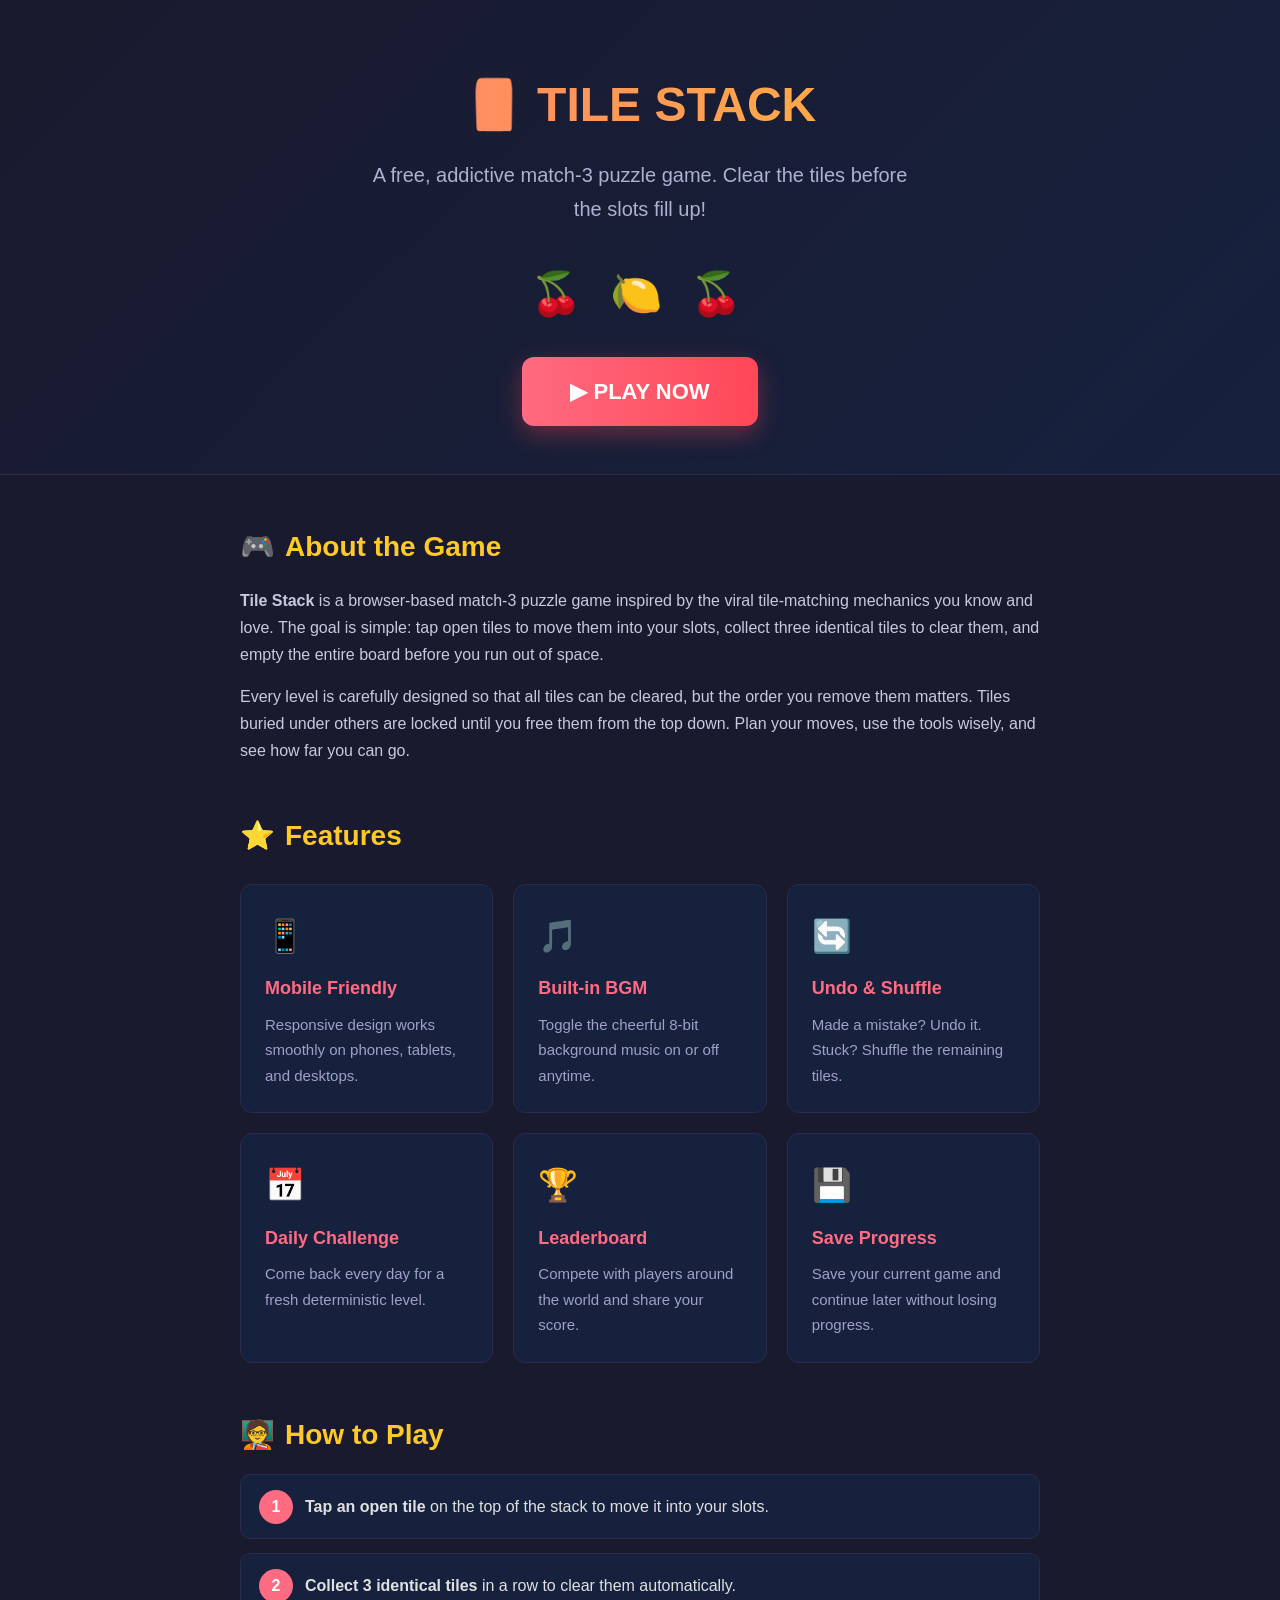
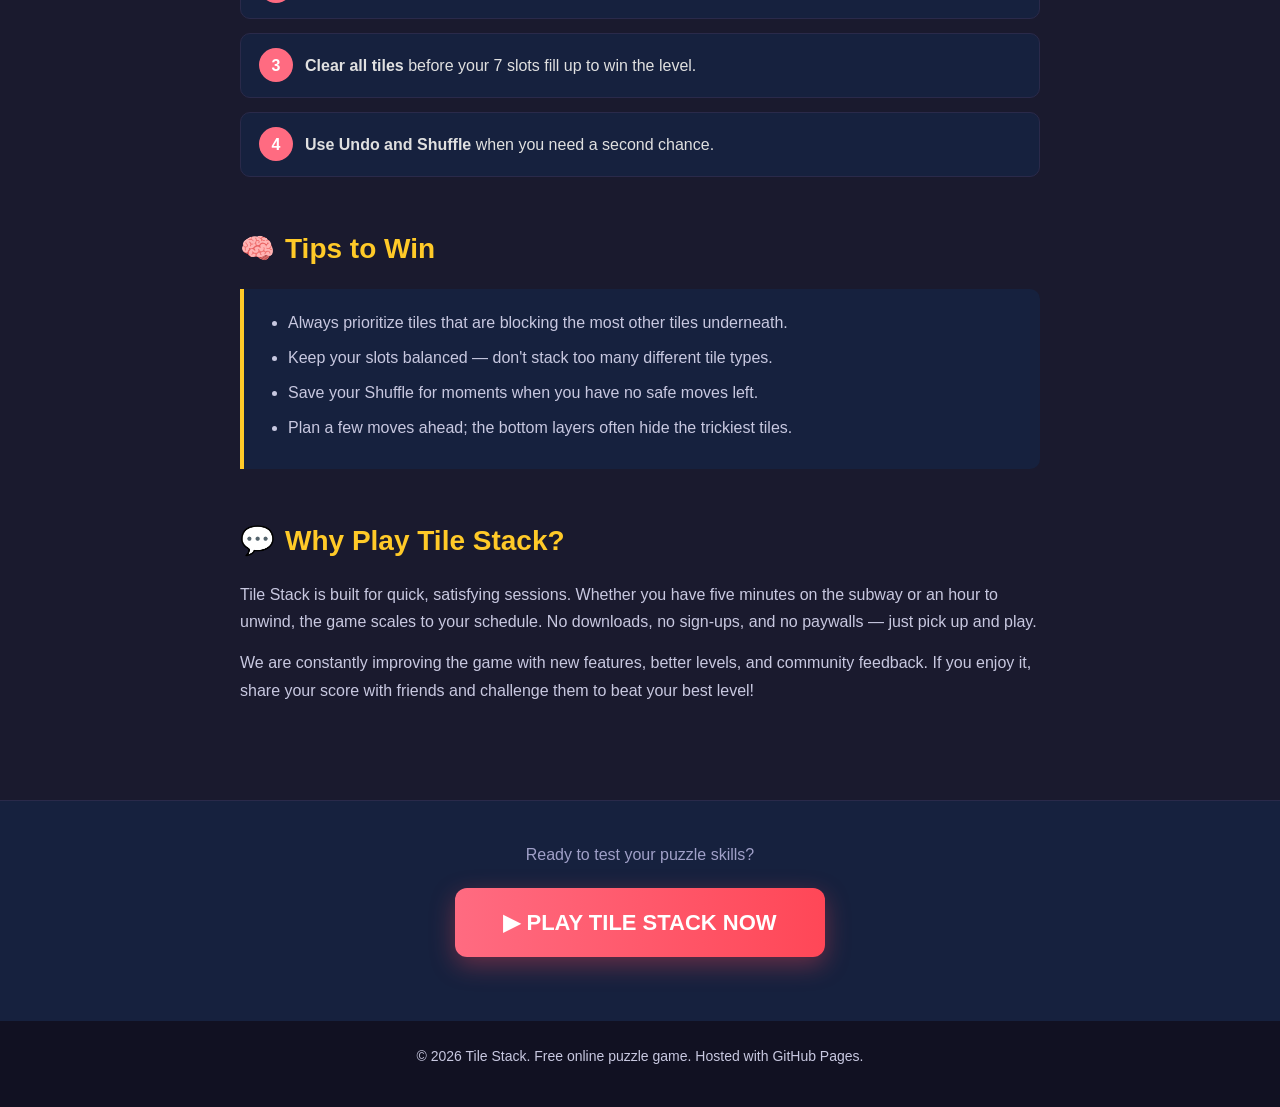
==== root-site/index.html @ 41a3556a "Fix AdSense: add ads.txt, improve root-site content, fix BGM bug" ====
<!DOCTYPE html>
<html lang="en">
<head>
  <meta charset="UTF-8">
  <meta name="viewport" content="width=device-width, initial-scale=1.0">
  <title>Tile Stack - Free Online Match 3 Puzzle Game</title>
  <meta name="description" content="Tile Stack is a free online match-3 puzzle game. Tap tiles, match three identical symbols, and clear the stack before the slots fill up. Play now on any device!">
  <meta name="keywords" content="Tile Stack, match 3, puzzle game, online game, free game, HTML5 game, tile matching, casual game, mobile game, brain teaser">
  <meta name="author" content="Rolin3">
  <meta name="robots" content="index, follow">
  <meta property="og:title" content="Tile Stack - Free Online Match 3 Puzzle Game">
  <meta property="og:description" content="Match 3 tiles to clear the stack. A free, addictive puzzle game you can play in your browser.">
  <meta property="og:type" content="website">
  <meta property="og:url" content="https://rolin3.github.io/">
  <meta name="twitter:card" content="summary_large_image">
  <link rel="canonical" href="https://rolin3.github.io/">
  <link rel="icon" href="data:image/svg+xml,<svg xmlns='http://www.w3.org/2000/svg' viewBox='0 0 100 100'><text y='.9em' font-size='90'>&#x1F004;</text></svg>">

  <!-- Google AdSense -->
  <script async src="https://pagead2.googlesyndication.com/pagead/js/adsbygoogle.js?client=ca-pub-6156180492735752" crossorigin="anonymous"></script>

  <style>
    * { margin: 0; padding: 0; box-sizing: border-box; }
    body {
      background: #1a1a2e;
      color: #e0e0e0;
      font-family: -apple-system, BlinkMacSystemFont, 'Segoe UI', Roboto, 'Helvetica Neue', Arial, sans-serif;
      line-height: 1.7;
    }
    a { color: #ff6b81; text-decoration: none; }
    a:hover { text-decoration: underline; }

    .hero {
      background: linear-gradient(135deg, #1a1a2e 0%, #16213e 100%);
      padding: 64px 20px 48px;
      text-align: center;
      border-bottom: 1px solid #2a2a4a;
    }
    .hero h1 {
      font-size: 48px;
      background: linear-gradient(90deg, #ff6b81, #ffca28);
      -webkit-background-clip: text;
      -webkit-text-fill-color: transparent;
      margin-bottom: 12px;
    }
    .hero .tagline {
      font-size: 20px;
      color: #b0b0d0;
      max-width: 560px;
      margin: 0 auto 32px;
    }
    .hero .demo-tiles {
      font-size: 42px;
      margin-bottom: 28px;
      letter-spacing: 8px;
    }
    .btn-play {
      display: inline-block;
      background: linear-gradient(90deg, #ff6b81, #ff4757);
      color: #fff;
      padding: 16px 48px;
      border-radius: 12px;
      font-size: 22px;
      font-weight: bold;
      box-shadow: 0 8px 24px rgba(255, 71, 87, 0.35);
      transition: transform 0.2s, box-shadow 0.2s;
    }
    .btn-play:hover {
      transform: translateY(-2px);
      box-shadow: 0 12px 32px rgba(255, 71, 87, 0.45);
      text-decoration: none;
    }

    .container {
      max-width: 840px;
      margin: 0 auto;
      padding: 48px 20px;
    }

    section { margin-bottom: 48px; }
    h2 {
      font-size: 28px;
      color: #ffca28;
      margin-bottom: 16px;
      display: flex;
      align-items: center;
      gap: 10px;
    }
    h3 {
      font-size: 20px;
      color: #ff6b81;
      margin: 24px 0 10px;
    }
    p { margin-bottom: 14px; color: #c8c8e0; }

    .features {
      display: grid;
      grid-template-columns: repeat(auto-fit, minmax(220px, 1fr));
      gap: 20px;
      margin-top: 24px;
    }
    .feature-card {
      background: #16213e;
      border-radius: 12px;
      padding: 24px;
      border: 1px solid #2a2a4a;
    }
    .feature-card .icon {
      font-size: 32px;
      margin-bottom: 10px;
    }
    .feature-card h3 {
      margin: 0 0 8px;
      font-size: 18px;
    }
    .feature-card p {
      font-size: 15px;
      color: #a0a0c8;
      margin: 0;
    }

    .steps {
      counter-reset: step;
      list-style: none;
    }
    .steps li {
      background: #16213e;
      border-radius: 10px;
      padding: 18px 20px 18px 64px;
      margin-bottom: 14px;
      position: relative;
      border: 1px solid #2a2a4a;
    }
    .steps li::before {
      counter-increment: step;
      content: counter(step);
      position: absolute;
      left: 18px;
      top: 50%;
      transform: translateY(-50%);
      width: 34px;
      height: 34px;
      background: #ff6b81;
      color: #fff;
      border-radius: 50%;
      display: flex;
      align-items: center;
      justify-content: center;
      font-weight: bold;
    }

    .tips {
      background: #16213e;
      border-left: 4px solid #ffca28;
      border-radius: 0 10px 10px 0;
      padding: 20px 24px;
    }
    .tips ul { margin-left: 20px; color: #c8c8e0; }
    .tips li { margin-bottom: 8px; }

    .cta-bottom {
      text-align: center;
      padding: 40px 20px 64px;
      background: #16213e;
      border-top: 1px solid #2a2a4a;
    }
    .cta-bottom p { color: #a0a0c8; margin-bottom: 20px; }

    footer {
      text-align: center;
      padding: 24px 20px;
      color: #8080a8;
      font-size: 14px;
      background: #111122;
    }

    @media (max-width: 480px) {
      .hero h1 { font-size: 36px; }
      .hero .tagline { font-size: 17px; }
      .btn-play { font-size: 18px; padding: 14px 36px; }
    }
  </style>
</head>
<body>

  <header class="hero">
    <h1>&#x1F004; TILE STACK</h1>
    <p class="tagline">A free, addictive match-3 puzzle game. Clear the tiles before the slots fill up!</p>
    <div class="demo-tiles">&#x1F352; &#x1F34B; &#x1F352;</div>
    <a class="btn-play" href="/tile-stack-game/">&#x25B6; PLAY NOW</a>
  </header>

  <main class="container">

    <section>
      <h2><span>&#x1F3AE;</span> About the Game</h2>
      <p><strong>Tile Stack</strong> is a browser-based match-3 puzzle game inspired by the viral tile-matching mechanics you know and love. The goal is simple: tap open tiles to move them into your slots, collect three identical tiles to clear them, and empty the entire board before you run out of space.</p>
      <p>Every level is carefully designed so that all tiles can be cleared, but the order you remove them matters. Tiles buried under others are locked until you free them from the top down. Plan your moves, use the tools wisely, and see how far you can go.</p>
    </section>

    <section>
      <h2><span>&#x2B50;</span> Features</h2>
      <div class="features">
        <div class="feature-card">
          <div class="icon">&#x1F4F1;</div>
          <h3>Mobile Friendly</h3>
          <p>Responsive design works smoothly on phones, tablets, and desktops.</p>
        </div>
        <div class="feature-card">
          <div class="icon">&#x1F3B5;</div>
          <h3>Built-in BGM</h3>
          <p>Toggle the cheerful 8-bit background music on or off anytime.</p>
        </div>
        <div class="feature-card">
          <div class="icon">&#x1F504;</div>
          <h3>Undo & Shuffle</h3>
          <p>Made a mistake? Undo it. Stuck? Shuffle the remaining tiles.</p>
        </div>
        <div class="feature-card">
          <div class="icon">&#x1F4C5;</div>
          <h3>Daily Challenge</h3>
          <p>Come back every day for a fresh deterministic level.</p>
        </div>
        <div class="feature-card">
          <div class="icon">&#x1F3C6;</div>
          <h3>Leaderboard</h3>
          <p>Compete with players around the world and share your score.</p>
        </div>
        <div class="feature-card">
          <div class="icon">&#x1F4BE;</div>
          <h3>Save Progress</h3>
          <p>Save your current game and continue later without losing progress.</p>
        </div>
      </div>
    </section>

    <section>
      <h2><span>&#x1F9D1;&#x200D;&#x1F3EB;</span> How to Play</h2>
      <ol class="steps">
        <li><strong>Tap an open tile</strong> on the top of the stack to move it into your slots.</li>
        <li><strong>Collect 3 identical tiles</strong> in a row to clear them automatically.</li>
        <li><strong>Clear all tiles</strong> before your 7 slots fill up to win the level.</li>
        <li><strong>Use Undo and Shuffle</strong> when you need a second chance.</li>
      </ol>
    </section>

    <section>
      <h2><span>&#x1F9E0;</span> Tips to Win</h2>
      <div class="tips">
        <ul>
          <li>Always prioritize tiles that are blocking the most other tiles underneath.</li>
          <li>Keep your slots balanced — don't stack too many different tile types.</li>
          <li>Save your Shuffle for moments when you have no safe moves left.</li>
          <li>Plan a few moves ahead; the bottom layers often hide the trickiest tiles.</li>
        </ul>
      </div>
    </section>

    <section>
      <h2><span>&#x1F4AC;</span> Why Play Tile Stack?</h2>
      <p>Tile Stack is built for quick, satisfying sessions. Whether you have five minutes on the subway or an hour to unwind, the game scales to your schedule. No downloads, no sign-ups, and no paywalls — just pick up and play.</p>
      <p>We are constantly improving the game with new features, better levels, and community feedback. If you enjoy it, share your score with friends and challenge them to beat your best level!</p>
    </section>

  </main>

  <div class="cta-bottom">
    <p>Ready to test your puzzle skills?</p>
    <a class="btn-play" href="/tile-stack-game/">&#x25B6; PLAY TILE STACK NOW</a>
  </div>

  <footer>
    <p>&copy; 2026 Tile Stack. Free online puzzle game. Hosted with GitHub Pages.</p>
  </footer>

</body>
</html>
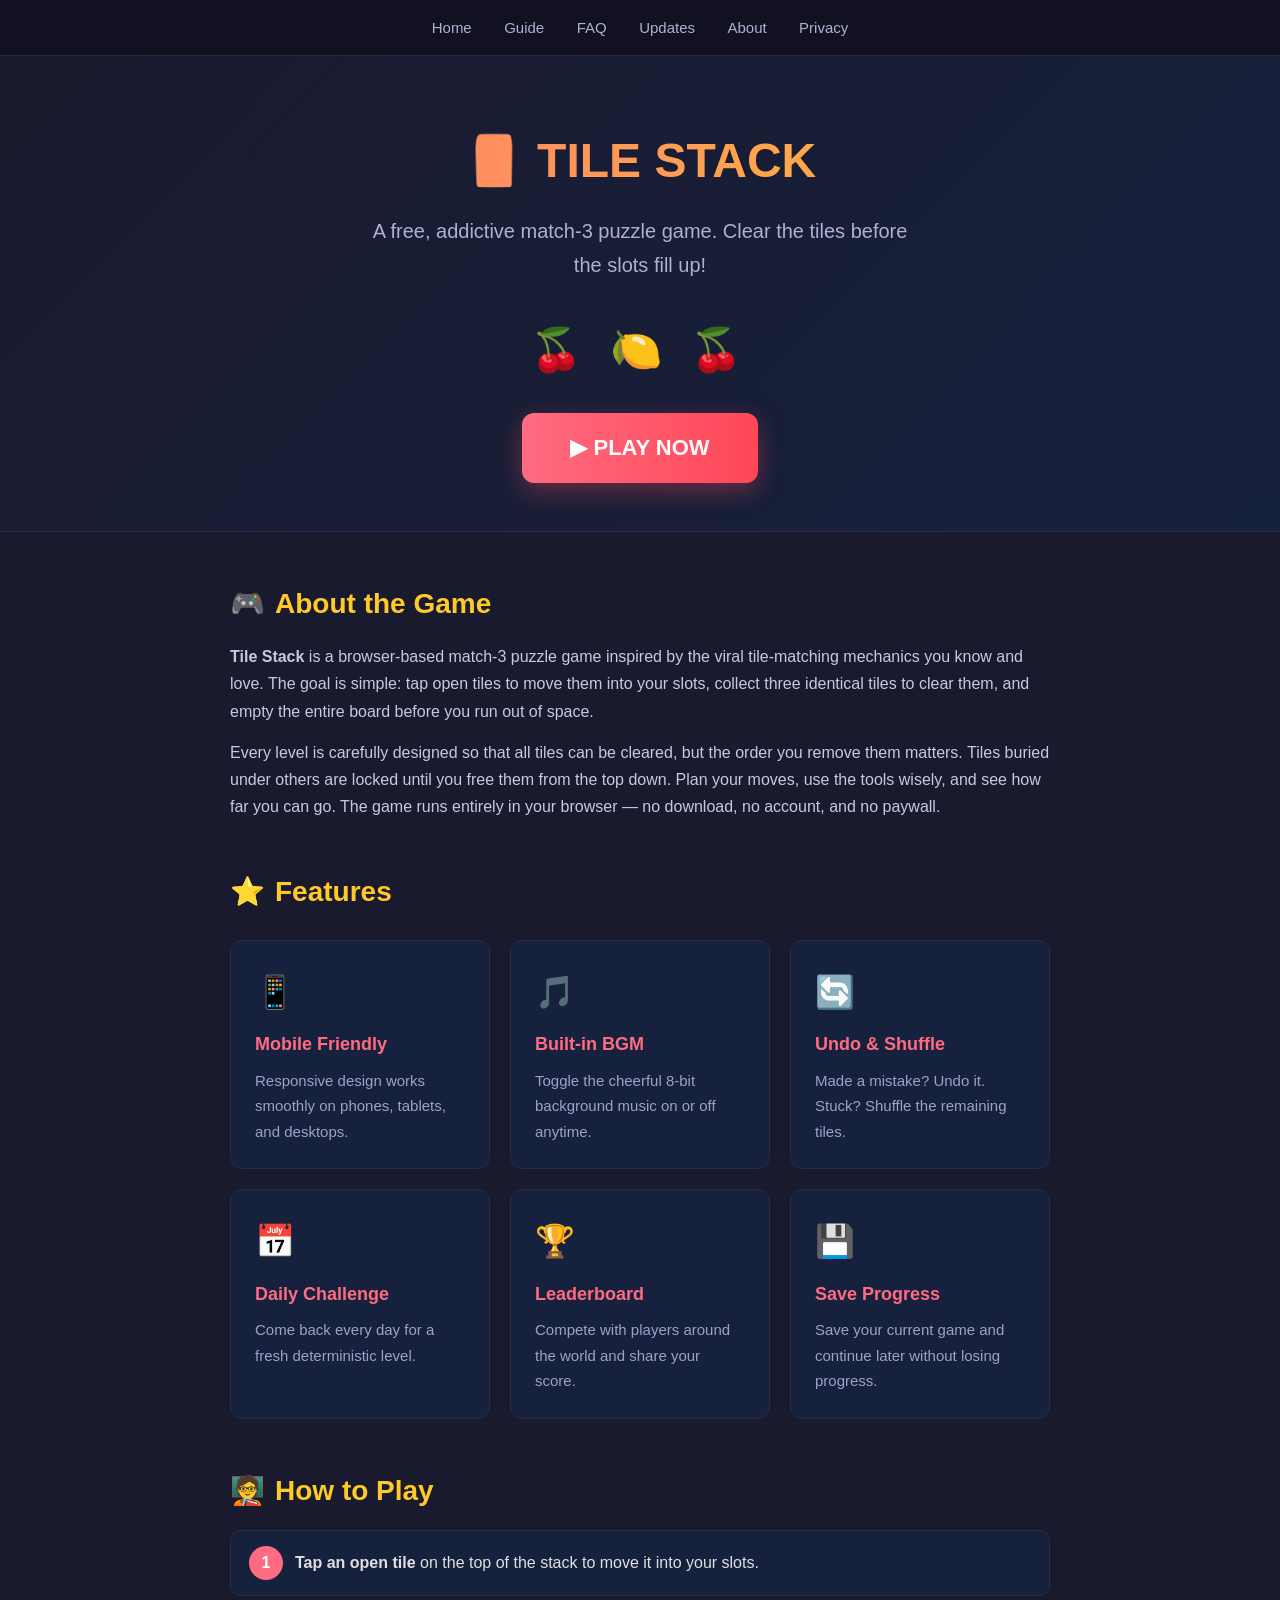
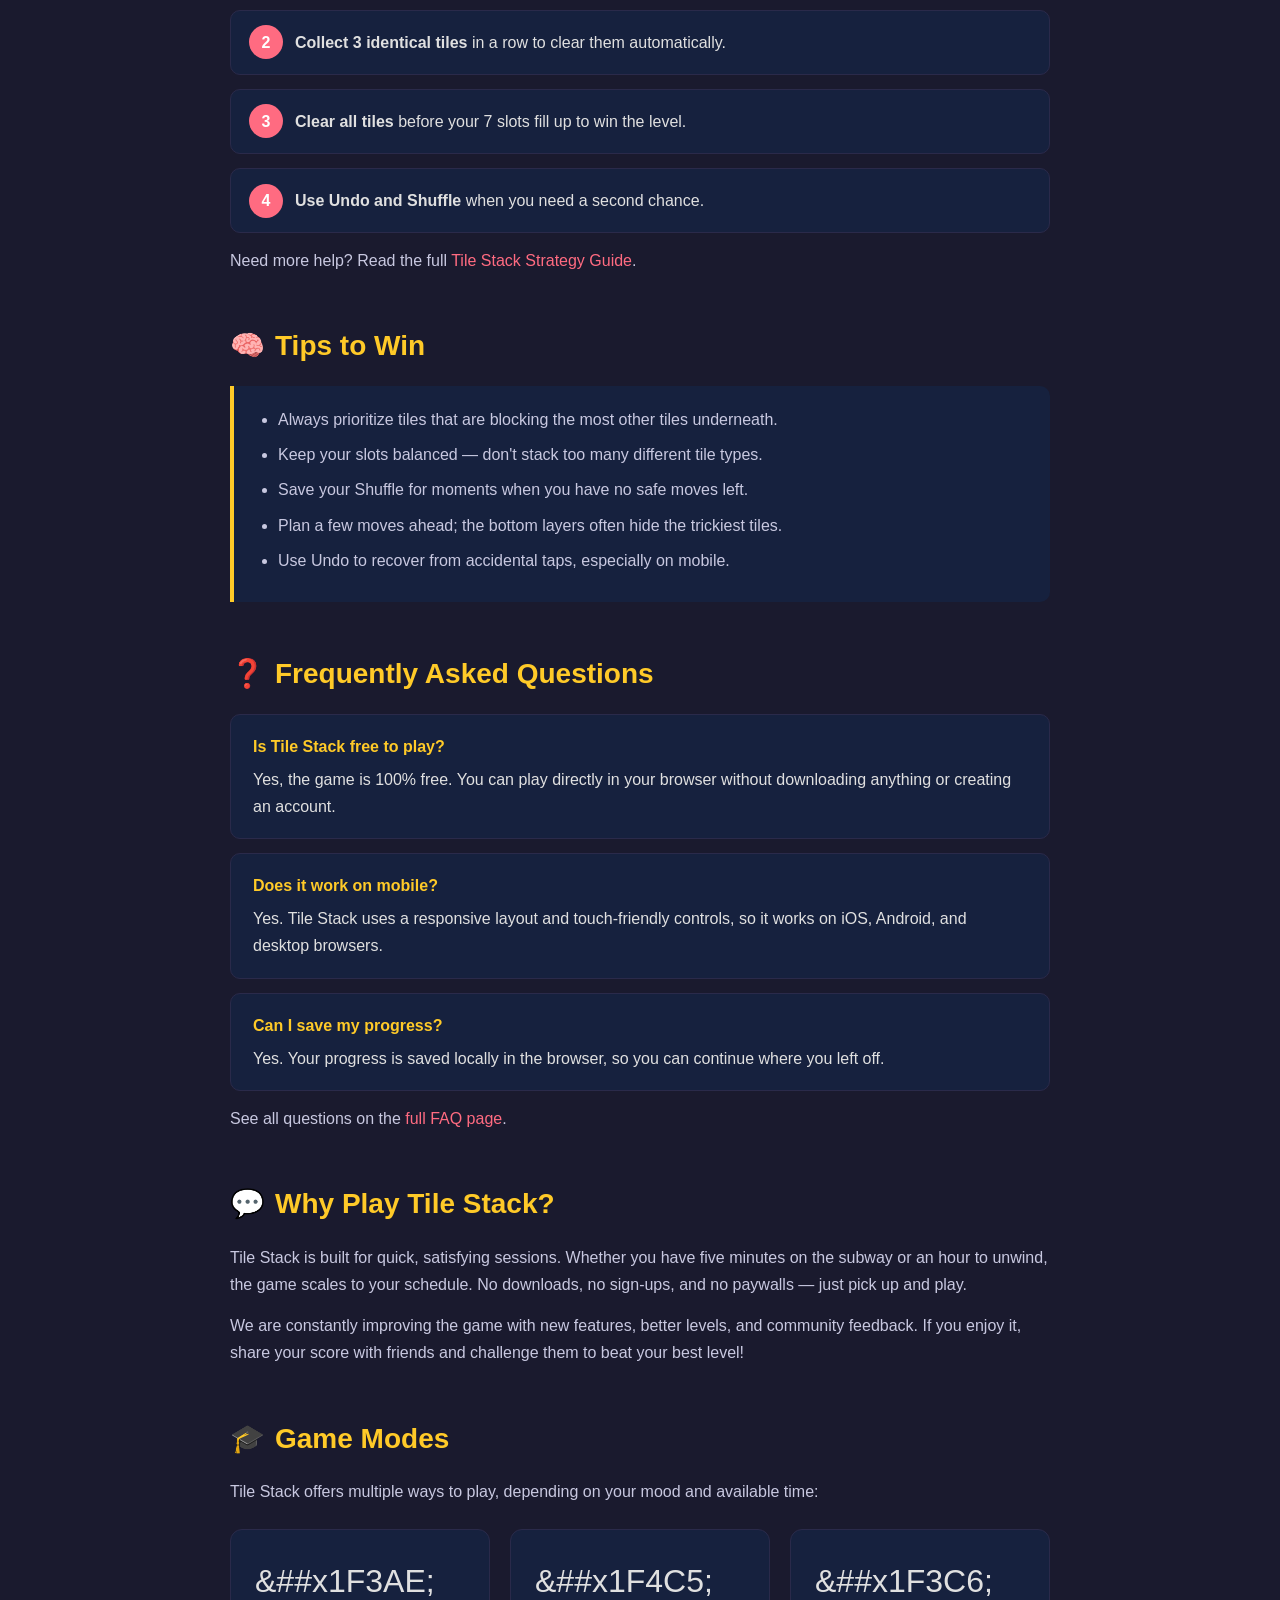
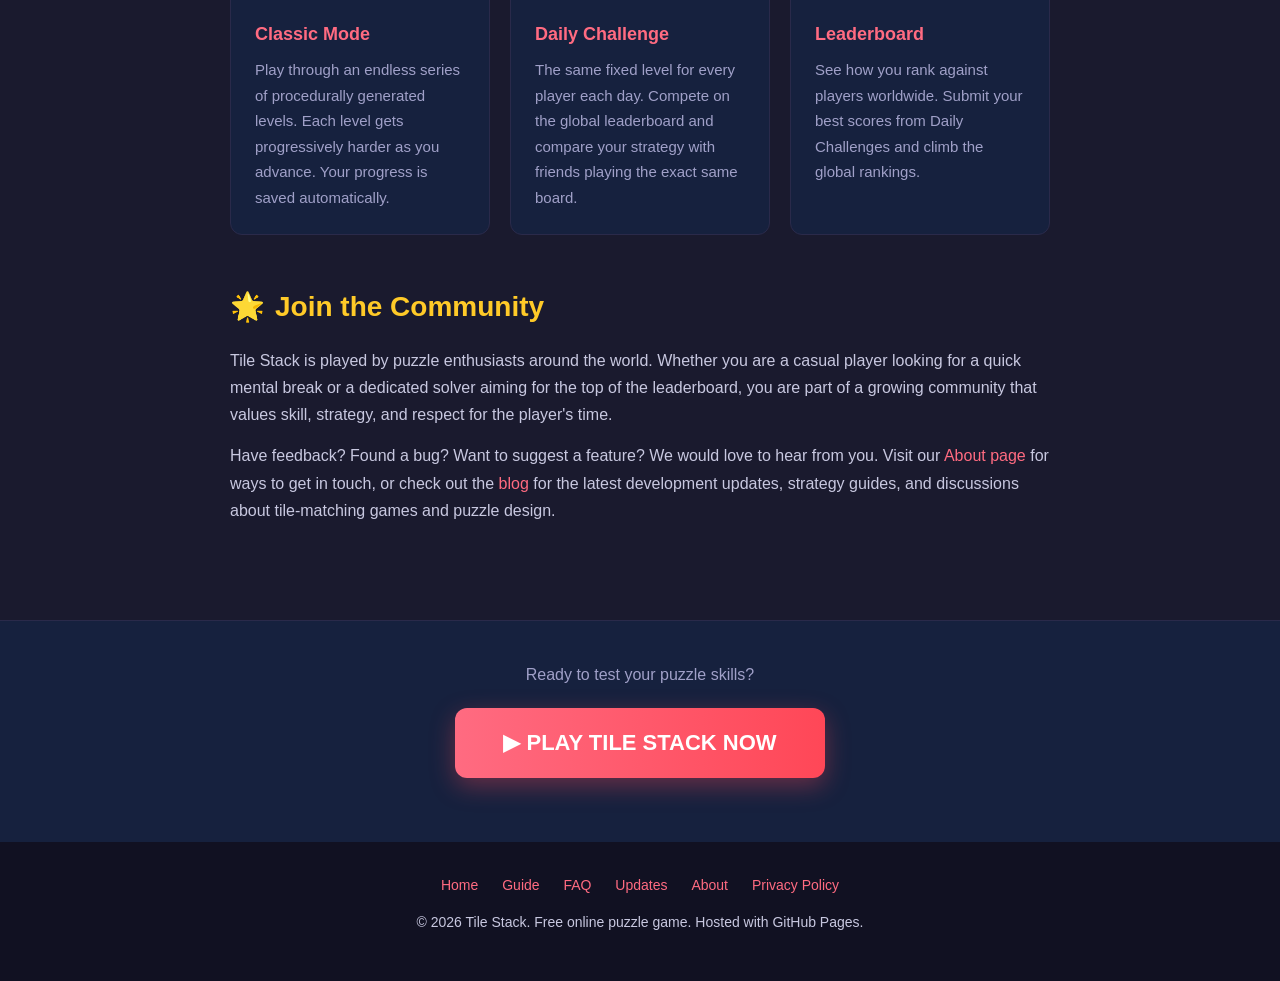
==== commit 905841a4: "Major content expansion for AdSense compliance - Rewrite blog.html: 8 in-depth articles (~6000 words" ====
--- a/root-site/index.html
+++ b/root-site/index.html
@@ -3,9 +3,9 @@
 <head>
   <meta charset="UTF-8">
   <meta name="viewport" content="width=device-width, initial-scale=1.0">
-  <title>Tile Stack - Free Online Match 3 Puzzle Game</title>
-  <meta name="description" content="Tile Stack is a free online match-3 puzzle game. Tap tiles, match three identical symbols, and clear the stack before the slots fill up. Play now on any device!">
-  <meta name="keywords" content="Tile Stack, match 3, puzzle game, online game, free game, HTML5 game, tile matching, casual game, mobile game, brain teaser">
+  <title>Tile Stack - Free Online Match 3 Puzzle Game | Play Now</title>
+  <meta name="description" content="Tile Stack is a free online match-3 puzzle game. Tap tiles, match three identical symbols, and clear the stack before the slots fill up. No download, no sign-up. Play on mobile or desktop.">
+  <meta name="keywords" content="Tile Stack, match 3, puzzle game, online game, free game, HTML5 game, tile matching, casual game, mobile game, brain teaser, strategy game">
   <meta name="author" content="Rolin3">
   <meta name="robots" content="index, follow">
   <meta property="og:title" content="Tile Stack - Free Online Match 3 Puzzle Game">
@@ -15,9 +15,39 @@
   <meta name="twitter:card" content="summary_large_image">
   <link rel="canonical" href="https://rolin3.github.io/">
   <link rel="icon" href="data:image/svg+xml,<svg xmlns='http://www.w3.org/2000/svg' viewBox='0 0 100 100'><text y='.9em' font-size='90'>&#x1F004;</text></svg>">
+  <link rel="sitemap" type="application/xml" title="Sitemap" href="/sitemap.xml">
 
   <!-- Google AdSense -->
   <script async src="https://pagead2.googlesyndication.com/pagead/js/adsbygoogle.js?client=ca-pub-6156180492735752" crossorigin="anonymous"></script>
+
+  <script type="application/ld+json">
+  {
+    "@context": "https://schema.org",
+    "@type": "VideoGame",
+    "name": "Tile Stack",
+    "description": "A free online match-3 puzzle game where players tap open tiles, collect three identical symbols, and clear the board before slots fill up.",
+    "url": "https://rolin3.github.io/",
+    "gamePlatform": ["Web Browser", "Mobile Browser", "Desktop Browser"],
+    "applicationCategory": "Game",
+    "operatingSystem": "Any",
+    "author": {
+      "@type": "Person",
+      "name": "Rolin3"
+    },
+    "publisher": {
+      "@type": "Person",
+      "name": "Rolin3"
+    },
+    "genre": ["Puzzle", "Match-3", "Casual"],
+    "playMode": "SinglePlayer",
+    "isAccessibleForFree": true,
+    "offers": {
+      "@type": "Offer",
+      "price": "0",
+      "priceCurrency": "USD"
+    }
+  }
+  </script>
 
   <style>
     * { margin: 0; padding: 0; box-sizing: border-box; }
@@ -72,7 +102,7 @@
     }
 
     .container {
-      max-width: 840px;
+      max-width: 860px;
       margin: 0 auto;
       padding: 48px 20px;
     }
@@ -166,22 +196,59 @@
     }
     .cta-bottom p { color: #a0a0c8; margin-bottom: 20px; }
 
+    nav.site-nav {
+      background: #111122;
+      border-bottom: 1px solid #2a2a4a;
+      padding: 14px 20px;
+      text-align: center;
+    }
+    nav.site-nav a {
+      color: #b0b0d0;
+      margin: 0 14px;
+      font-size: 15px;
+    }
+    nav.site-nav a:hover { color: #ff6b81; }
+
+    .faq-item {
+      background: #16213e;
+      border: 1px solid #2a2a4a;
+      border-radius: 10px;
+      padding: 18px 22px;
+      margin-bottom: 14px;
+    }
+    .faq-item strong {
+      color: #ffca28;
+      display: block;
+      margin-bottom: 6px;
+    }
+
     footer {
       text-align: center;
-      padding: 24px 20px;
+      padding: 32px 20px;
       color: #8080a8;
       font-size: 14px;
       background: #111122;
     }
+    footer a { margin: 0 10px; }
 
     @media (max-width: 480px) {
       .hero h1 { font-size: 36px; }
       .hero .tagline { font-size: 17px; }
       .btn-play { font-size: 18px; padding: 14px 36px; }
+      nav.site-nav a { margin: 0 8px; font-size: 14px; }
     }
   </style>
 </head>
 <body>
+
+  <nav class="site-nav">
+    <a href="/">Home</a>
+    <a href="/guide.html">Guide</a>
+    <a href="/faq.html">FAQ</a>
+    <a href="/blog.html">Updates</a>
+    <a href="/about.html">About</a>
+    <a href="/privacy.html">Privacy</a>
+  </nav>
 
   <header class="hero">
     <h1>&#x1F004; TILE STACK</h1>
@@ -195,7 +262,7 @@
     <section>
       <h2><span>&#x1F3AE;</span> About the Game</h2>
       <p><strong>Tile Stack</strong> is a browser-based match-3 puzzle game inspired by the viral tile-matching mechanics you know and love. The goal is simple: tap open tiles to move them into your slots, collect three identical tiles to clear them, and empty the entire board before you run out of space.</p>
-      <p>Every level is carefully designed so that all tiles can be cleared, but the order you remove them matters. Tiles buried under others are locked until you free them from the top down. Plan your moves, use the tools wisely, and see how far you can go.</p>
+      <p>Every level is carefully designed so that all tiles can be cleared, but the order you remove them matters. Tiles buried under others are locked until you free them from the top down. Plan your moves, use the tools wisely, and see how far you can go. The game runs entirely in your browser — no download, no account, and no paywall.</p>
     </section>
 
     <section>
@@ -242,6 +309,7 @@
         <li><strong>Clear all tiles</strong> before your 7 slots fill up to win the level.</li>
         <li><strong>Use Undo and Shuffle</strong> when you need a second chance.</li>
       </ol>
+      <p>Need more help? Read the full <a href="/guide.html">Tile Stack Strategy Guide</a>.</p>
     </section>
 
     <section>
@@ -252,14 +320,60 @@
           <li>Keep your slots balanced — don't stack too many different tile types.</li>
           <li>Save your Shuffle for moments when you have no safe moves left.</li>
           <li>Plan a few moves ahead; the bottom layers often hide the trickiest tiles.</li>
+          <li>Use Undo to recover from accidental taps, especially on mobile.</li>
         </ul>
       </div>
+    </section>
+
+    <section>
+      <h2><span>&#x2753;</span> Frequently Asked Questions</h2>
+      <div class="faq-item">
+        <strong>Is Tile Stack free to play?</strong>
+        Yes, the game is 100% free. You can play directly in your browser without downloading anything or creating an account.
+      </div>
+      <div class="faq-item">
+        <strong>Does it work on mobile?</strong>
+        Yes. Tile Stack uses a responsive layout and touch-friendly controls, so it works on iOS, Android, and desktop browsers.
+      </div>
+      <div class="faq-item">
+        <strong>Can I save my progress?</strong>
+        Yes. Your progress is saved locally in the browser, so you can continue where you left off.
+      </div>
+      <p>See all questions on the <a href="/faq.html">full FAQ page</a>.</p>
     </section>
 
     <section>
       <h2><span>&#x1F4AC;</span> Why Play Tile Stack?</h2>
       <p>Tile Stack is built for quick, satisfying sessions. Whether you have five minutes on the subway or an hour to unwind, the game scales to your schedule. No downloads, no sign-ups, and no paywalls — just pick up and play.</p>
       <p>We are constantly improving the game with new features, better levels, and community feedback. If you enjoy it, share your score with friends and challenge them to beat your best level!</p>
+    </section>
+
+    <section>
+      <h2><span>&#x1F393;</span> Game Modes</h2>
+      <p>Tile Stack offers multiple ways to play, depending on your mood and available time:</p>
+      <div class="features">
+        <div class="feature-card">
+          <div class="icon">&##x1F3AE;</div>
+          <h3>Classic Mode</h3>
+          <p>Play through an endless series of procedurally generated levels. Each level gets progressively harder as you advance. Your progress is saved automatically.</p>
+        </div>
+        <div class="feature-card">
+          <div class="icon">&##x1F4C5;</div>
+          <h3>Daily Challenge</h3>
+          <p>The same fixed level for every player each day. Compete on the global leaderboard and compare your strategy with friends playing the exact same board.</p>
+        </div>
+        <div class="feature-card">
+          <div class="icon">&##x1F3C6;</div>
+          <h3>Leaderboard</h3>
+          <p>See how you rank against players worldwide. Submit your best scores from Daily Challenges and climb the global rankings.</p>
+        </div>
+      </div>
+    </section>
+
+    <section>
+      <h2><span>&#x1F31F;</span> Join the Community</h2>
+      <p>Tile Stack is played by puzzle enthusiasts around the world. Whether you are a casual player looking for a quick mental break or a dedicated solver aiming for the top of the leaderboard, you are part of a growing community that values skill, strategy, and respect for the player's time.</p>
+      <p>Have feedback? Found a bug? Want to suggest a feature? We would love to hear from you. Visit our <a href="/about.html">About page</a> for ways to get in touch, or check out the <a href="/blog.html">blog</a> for the latest development updates, strategy guides, and discussions about tile-matching games and puzzle design.</p>
     </section>
 
   </main>
@@ -270,6 +384,14 @@
   </div>
 
   <footer>
+    <p>
+      <a href="/">Home</a>
+      <a href="/guide.html">Guide</a>
+      <a href="/faq.html">FAQ</a>
+      <a href="/blog.html">Updates</a>
+      <a href="/about.html">About</a>
+      <a href="/privacy.html">Privacy Policy</a>
+    </p>
     <p>&copy; 2026 Tile Stack. Free online puzzle game. Hosted with GitHub Pages.</p>
   </footer>
 
